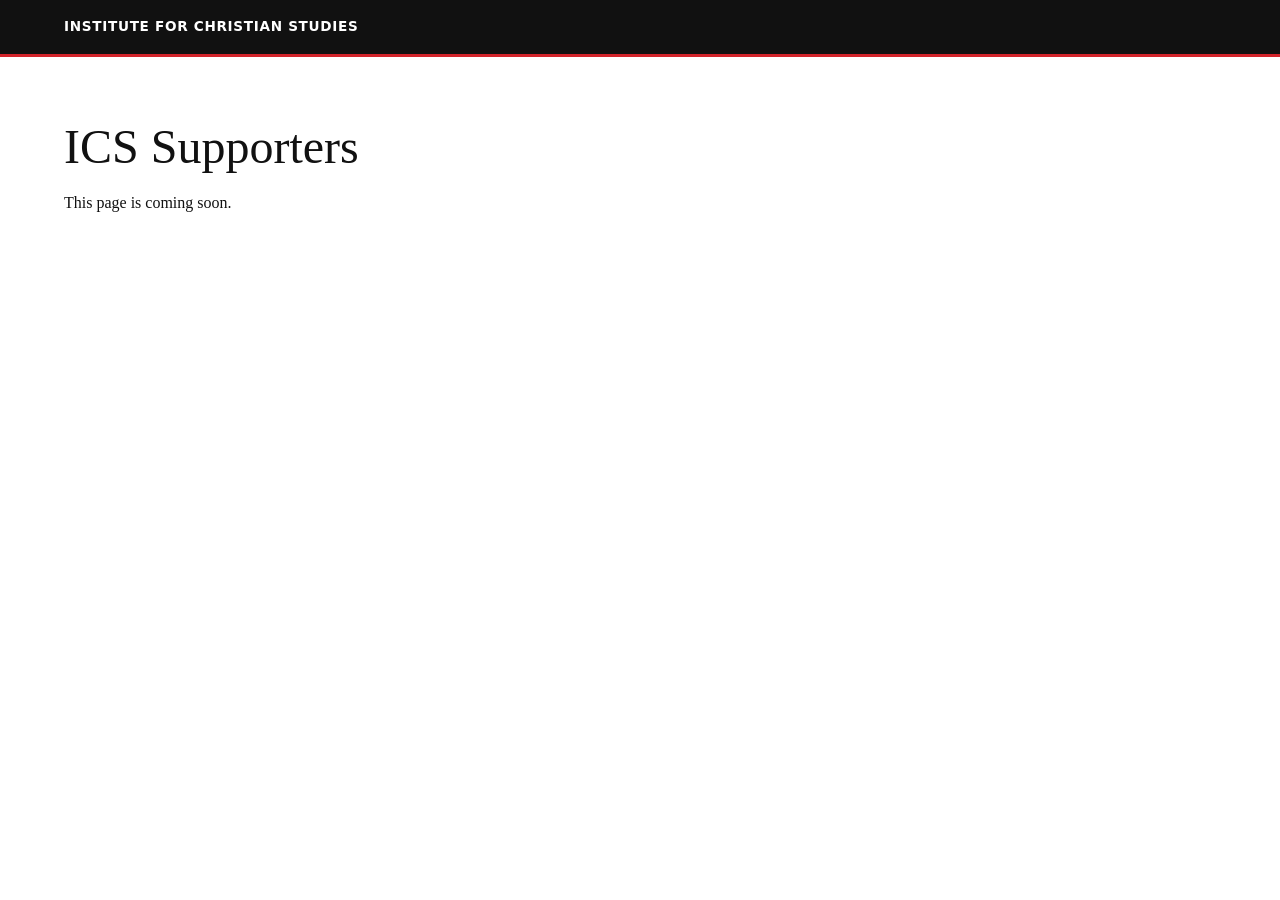
==== index.html @ 42844e99 "Scaffold the ICS Supporters site Placeholder index page, PRODUCT.md and DESIGN.md stubs, robots.txt " ====
<!doctype html>
<html lang="en-CA">
<head>
<meta charset="utf-8">
<meta name="viewport" content="width=device-width, initial-scale=1">
<title>ICS Supporters · Institute for Christian Studies</title>
<meta name="description" content="Pages for supporters of the Institute for Christian Studies, Toronto.">
<meta name="robots" content="noindex">
<style>
  :root {
    --ink: #111111;
    --paper: #FFFFFF;
    --red: #D2232A;
    --gutter: clamp(1rem, 5vw, 4.5rem);
    color-scheme: light;
  }
  *, *::before, *::after { box-sizing: border-box; }
  body { margin: 0; background: var(--paper); color: var(--ink); font-family: Georgia, serif; line-height: 1.6; }
  header { background: var(--ink); color: var(--paper); padding: 1rem var(--gutter); border-bottom: 3px solid var(--red); font-family: system-ui, sans-serif; font-weight: 700; text-transform: uppercase; letter-spacing: .05em; font-size: .85rem; }
  main { max-width: 40rem; padding: 4rem var(--gutter); }
  h1 { font-weight: 500; font-size: clamp(2rem, 1.5rem + 2vw, 3rem); line-height: 1.1; margin: 0 0 1rem; }
</style>
</head>
<body>
<header>Institute for Christian Studies</header>
<main>
  <h1>ICS Supporters</h1>
  <p>This page is coming soon.</p>
</main>
</body>
</html>
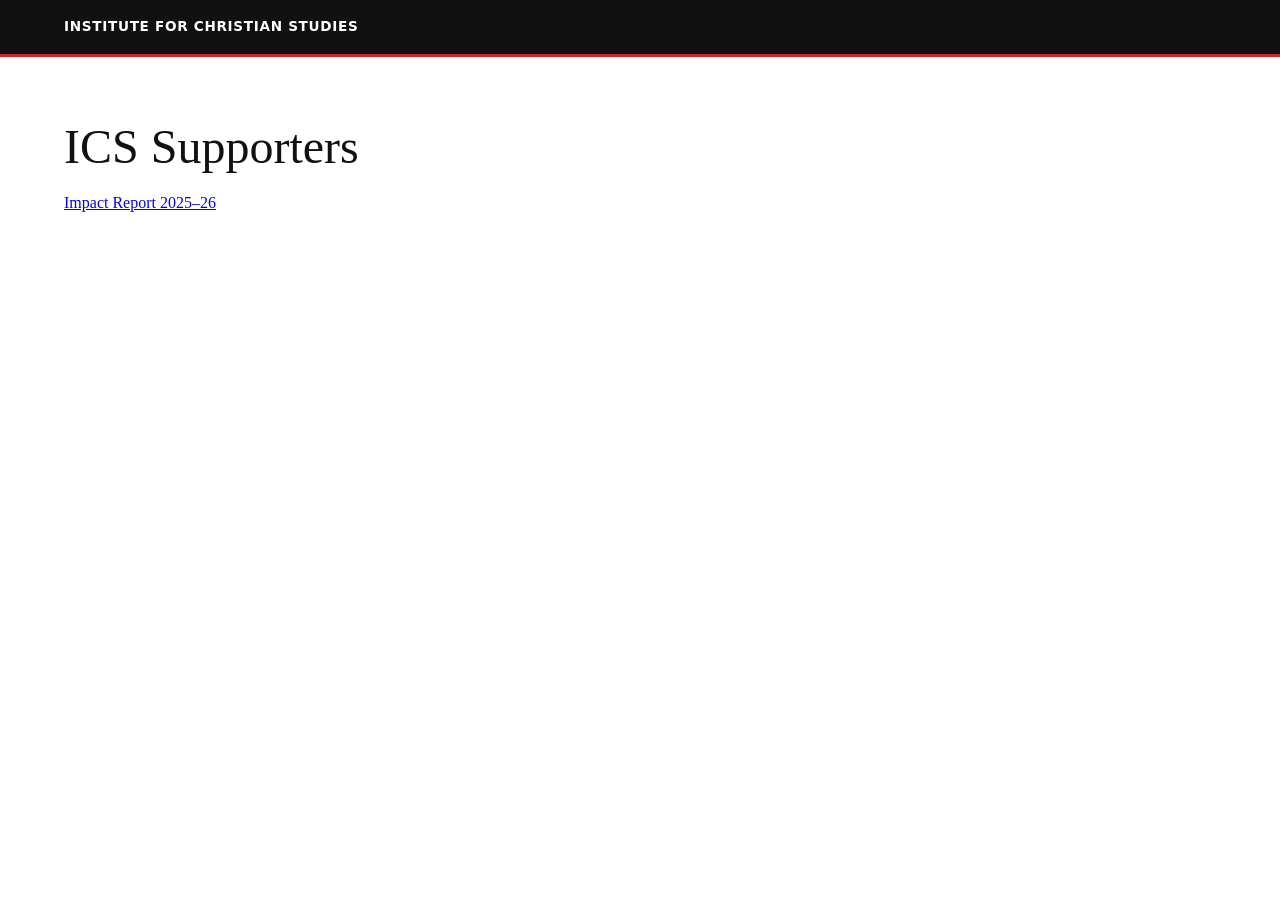
==== commit be1f4d26: "Add the Impact Report 2025-26 and the ICS favicon Copies the report from ics-site to /26-impact/, th" ====
--- a/index.html
+++ b/index.html
@@ -4,6 +4,8 @@
 <meta charset="utf-8">
 <meta name="viewport" content="width=device-width, initial-scale=1">
 <title>ICS Supporters · Institute for Christian Studies</title>
+<link rel="icon" href="assets/logos/ics-favicon.png" type="image/png">
+<link rel="apple-touch-icon" href="assets/logos/ics-favicon.png">
 <meta name="description" content="Pages for supporters of the Institute for Christian Studies, Toronto.">
 <meta name="robots" content="noindex">
 <style>
@@ -25,7 +27,7 @@
 <header>Institute for Christian Studies</header>
 <main>
   <h1>ICS Supporters</h1>
-  <p>This page is coming soon.</p>
+  <p><a href="26-impact/">Impact Report 2025–26</a></p>
 </main>
 </body>
 </html>
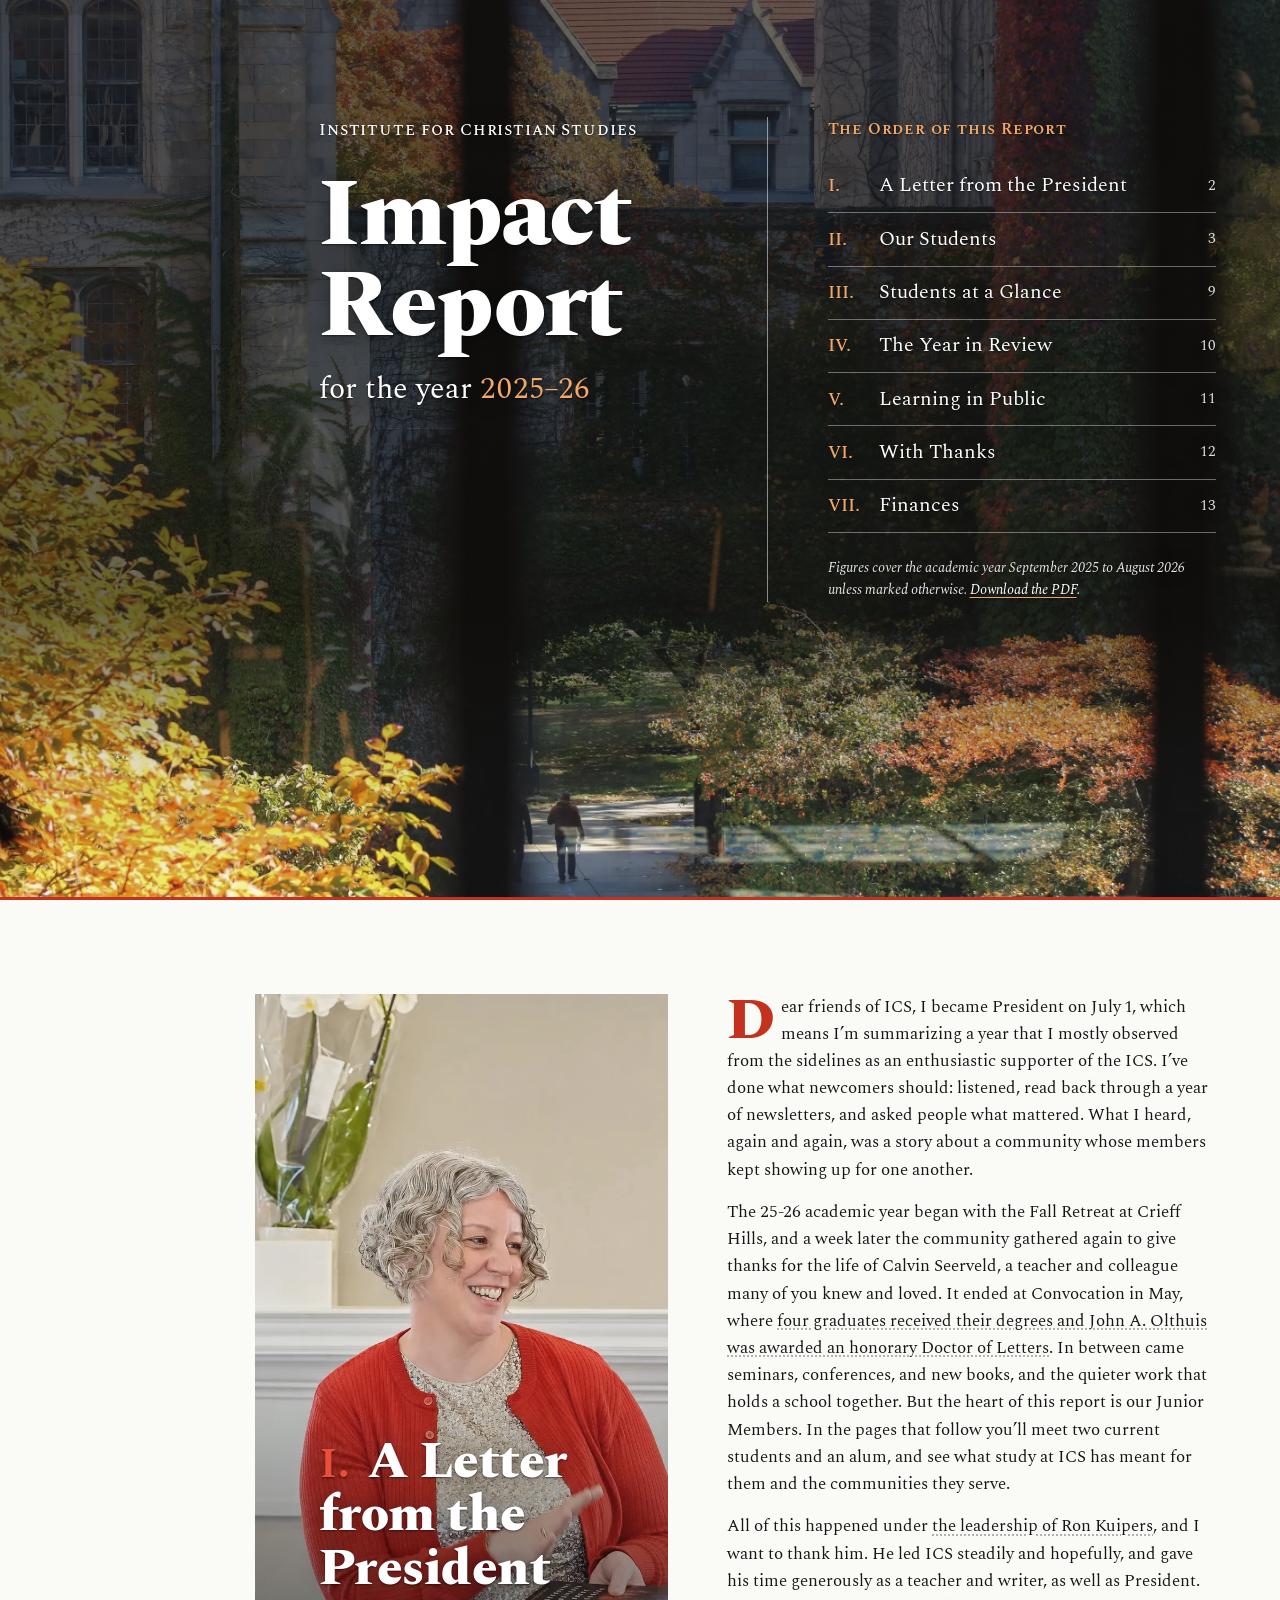
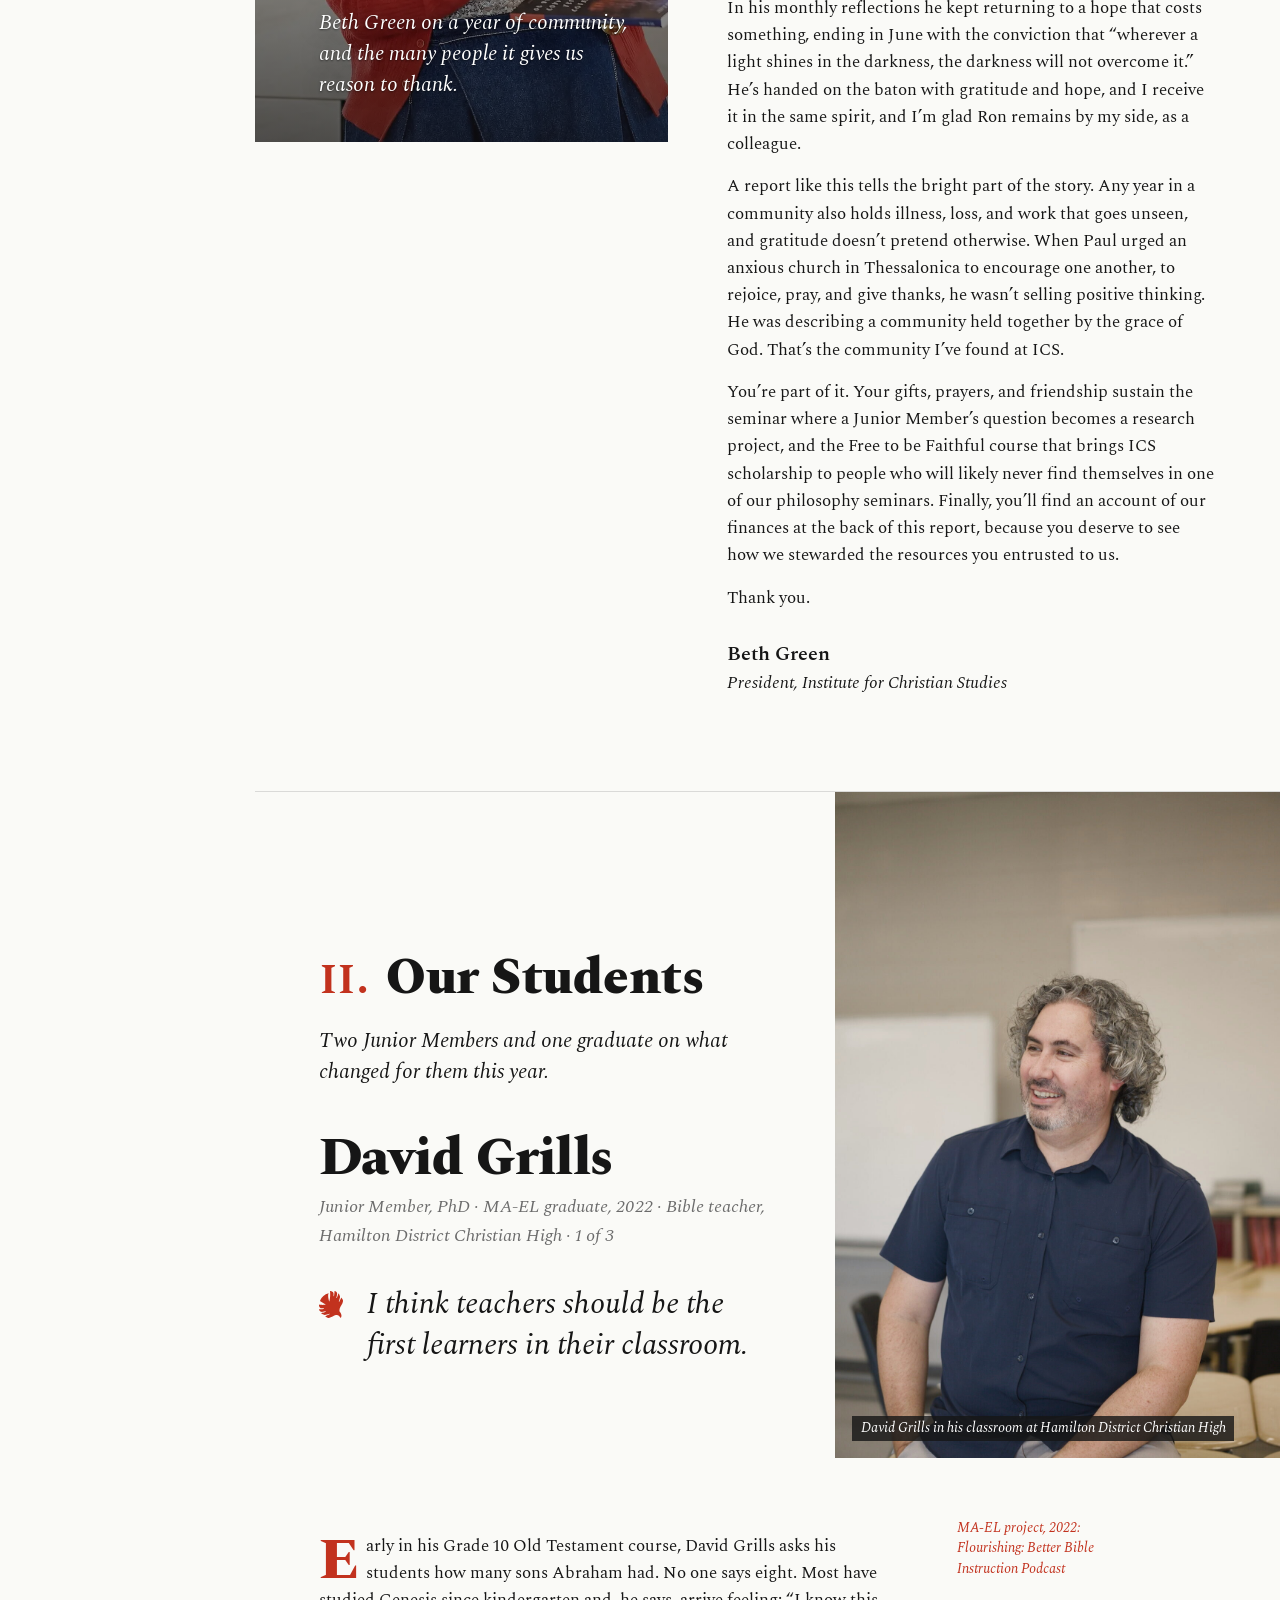
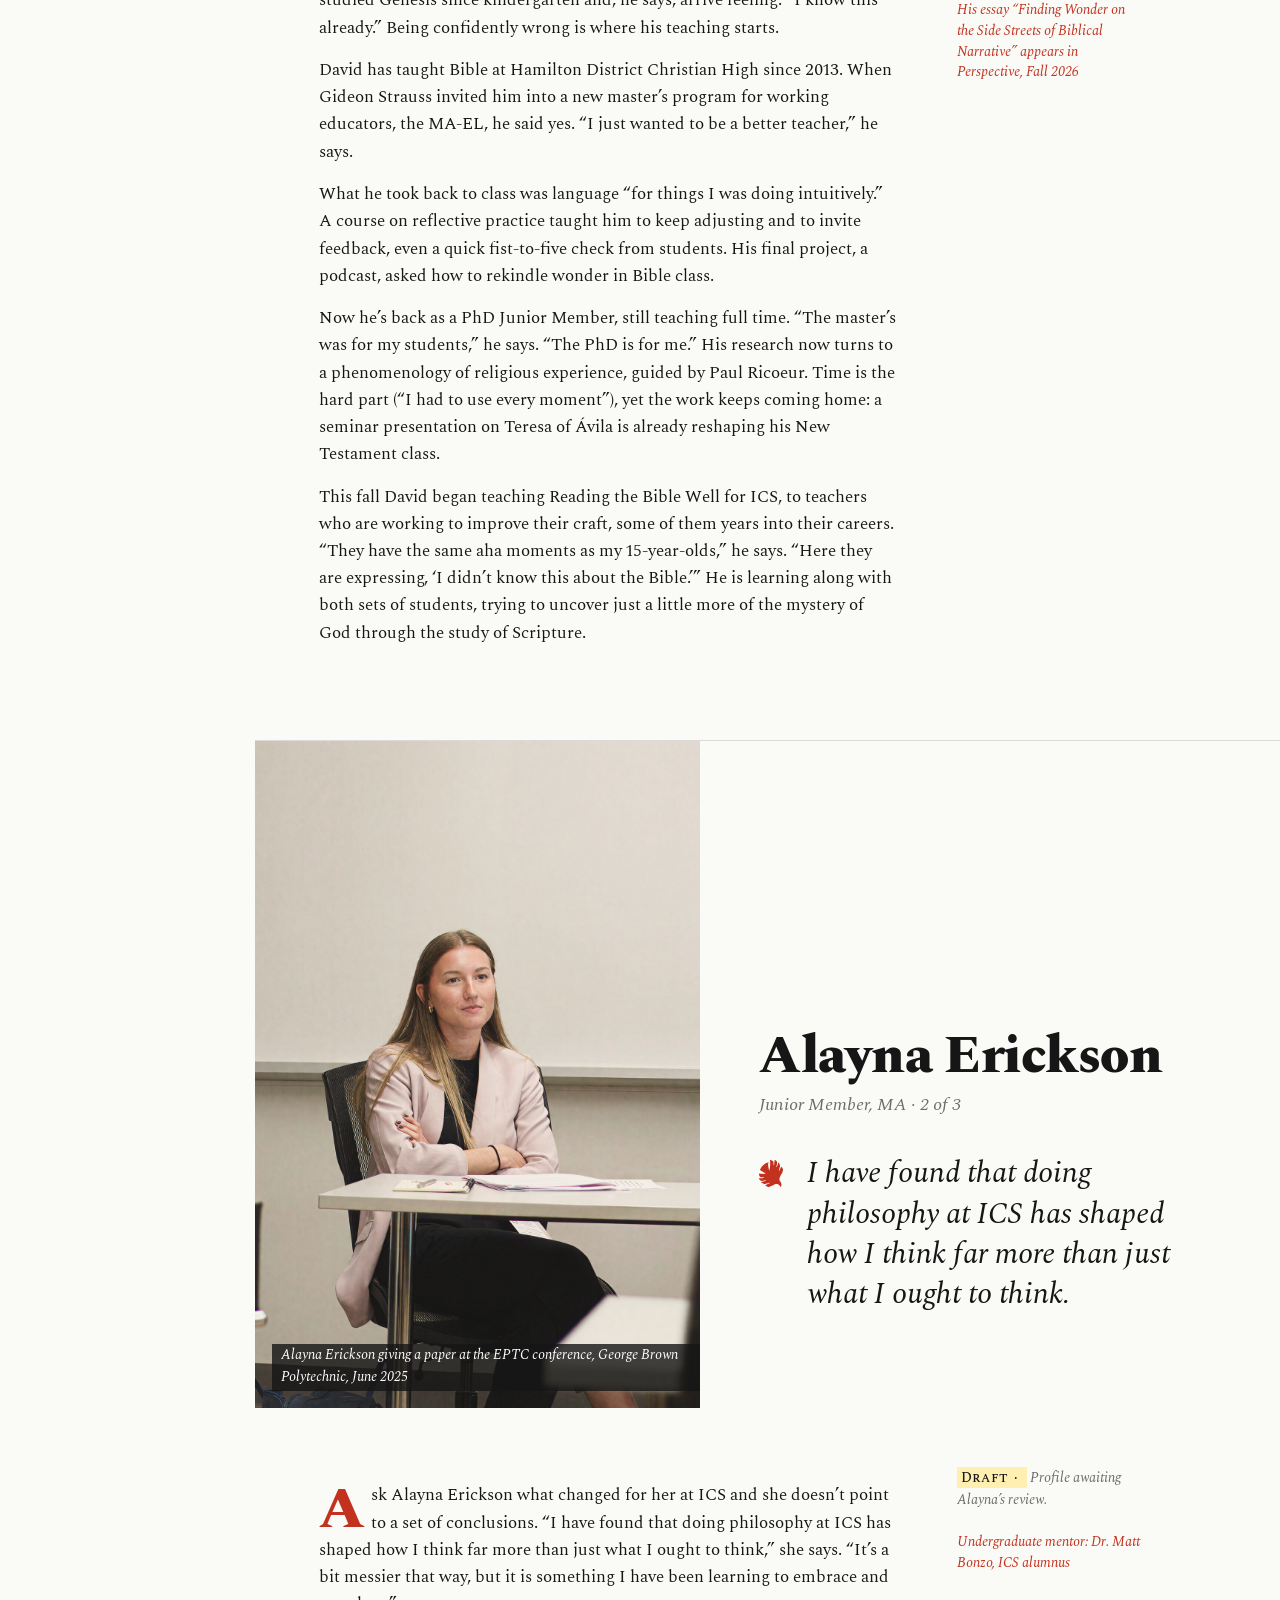
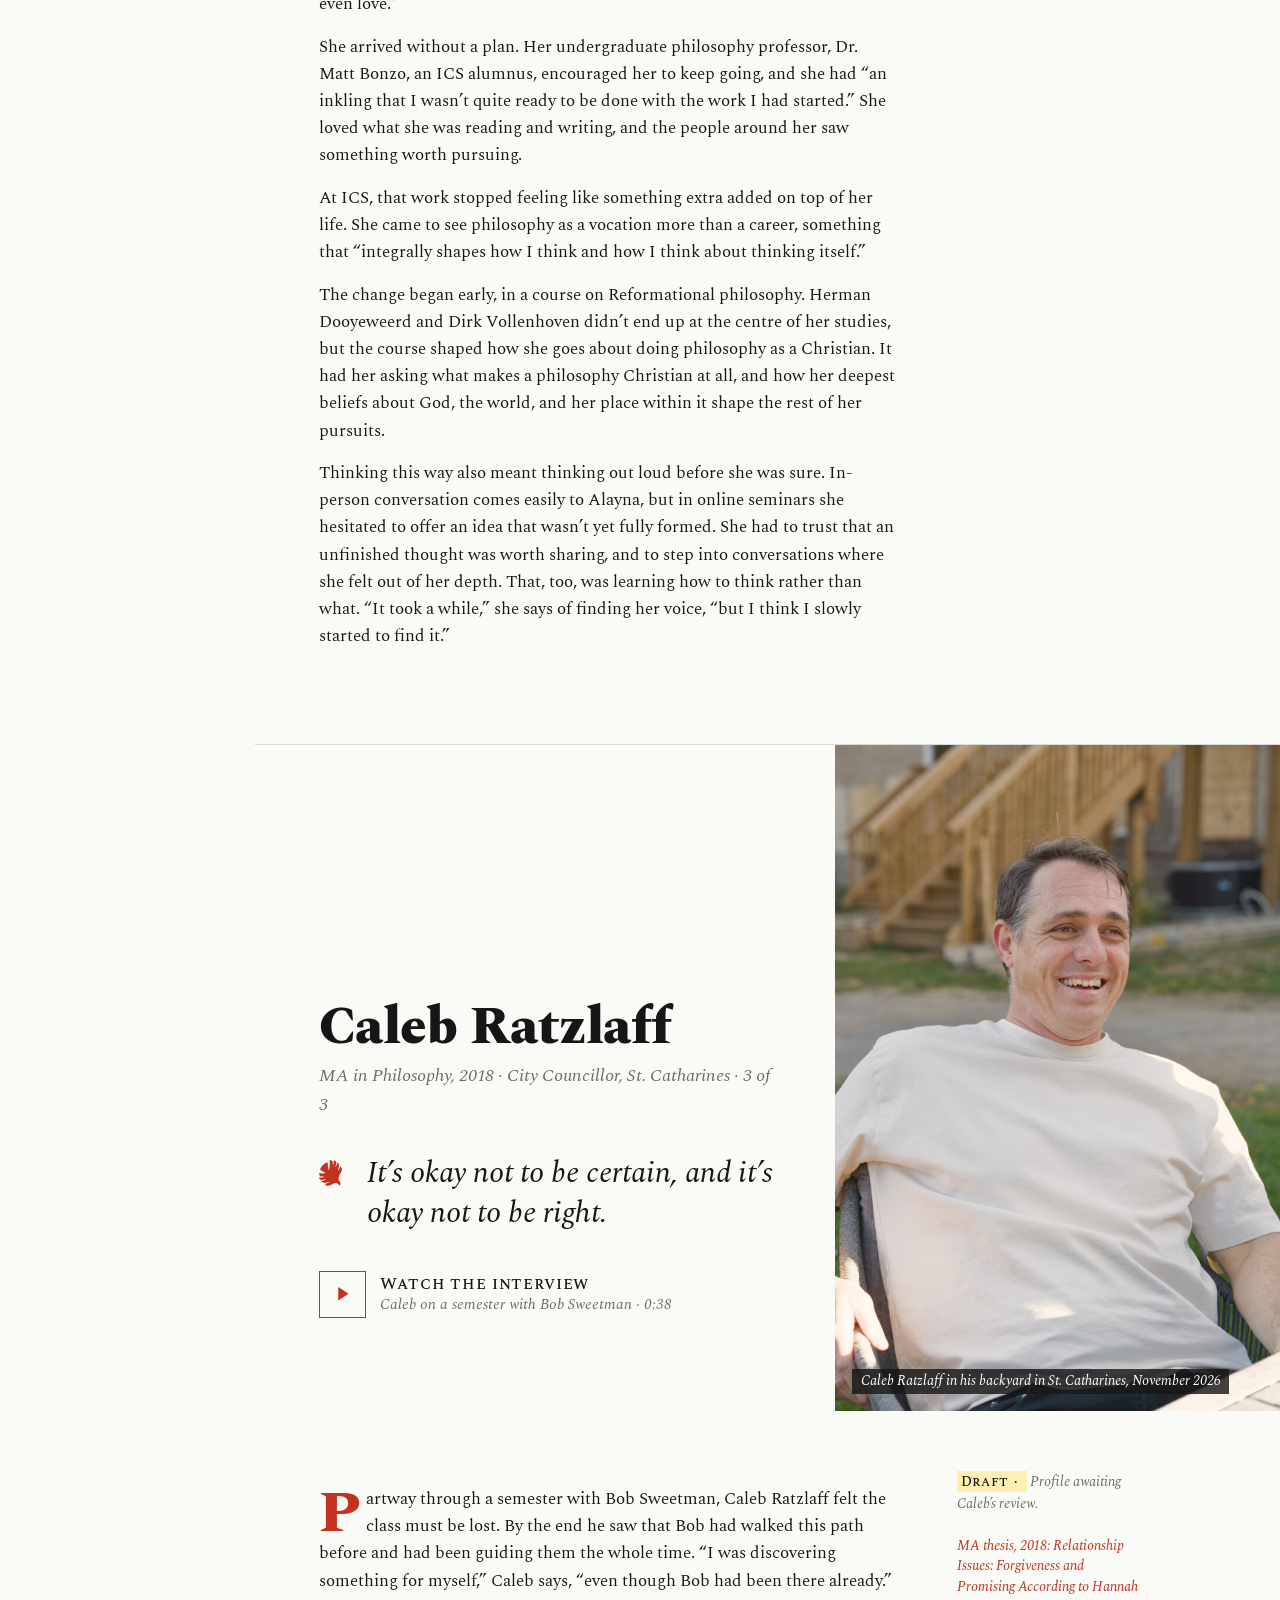
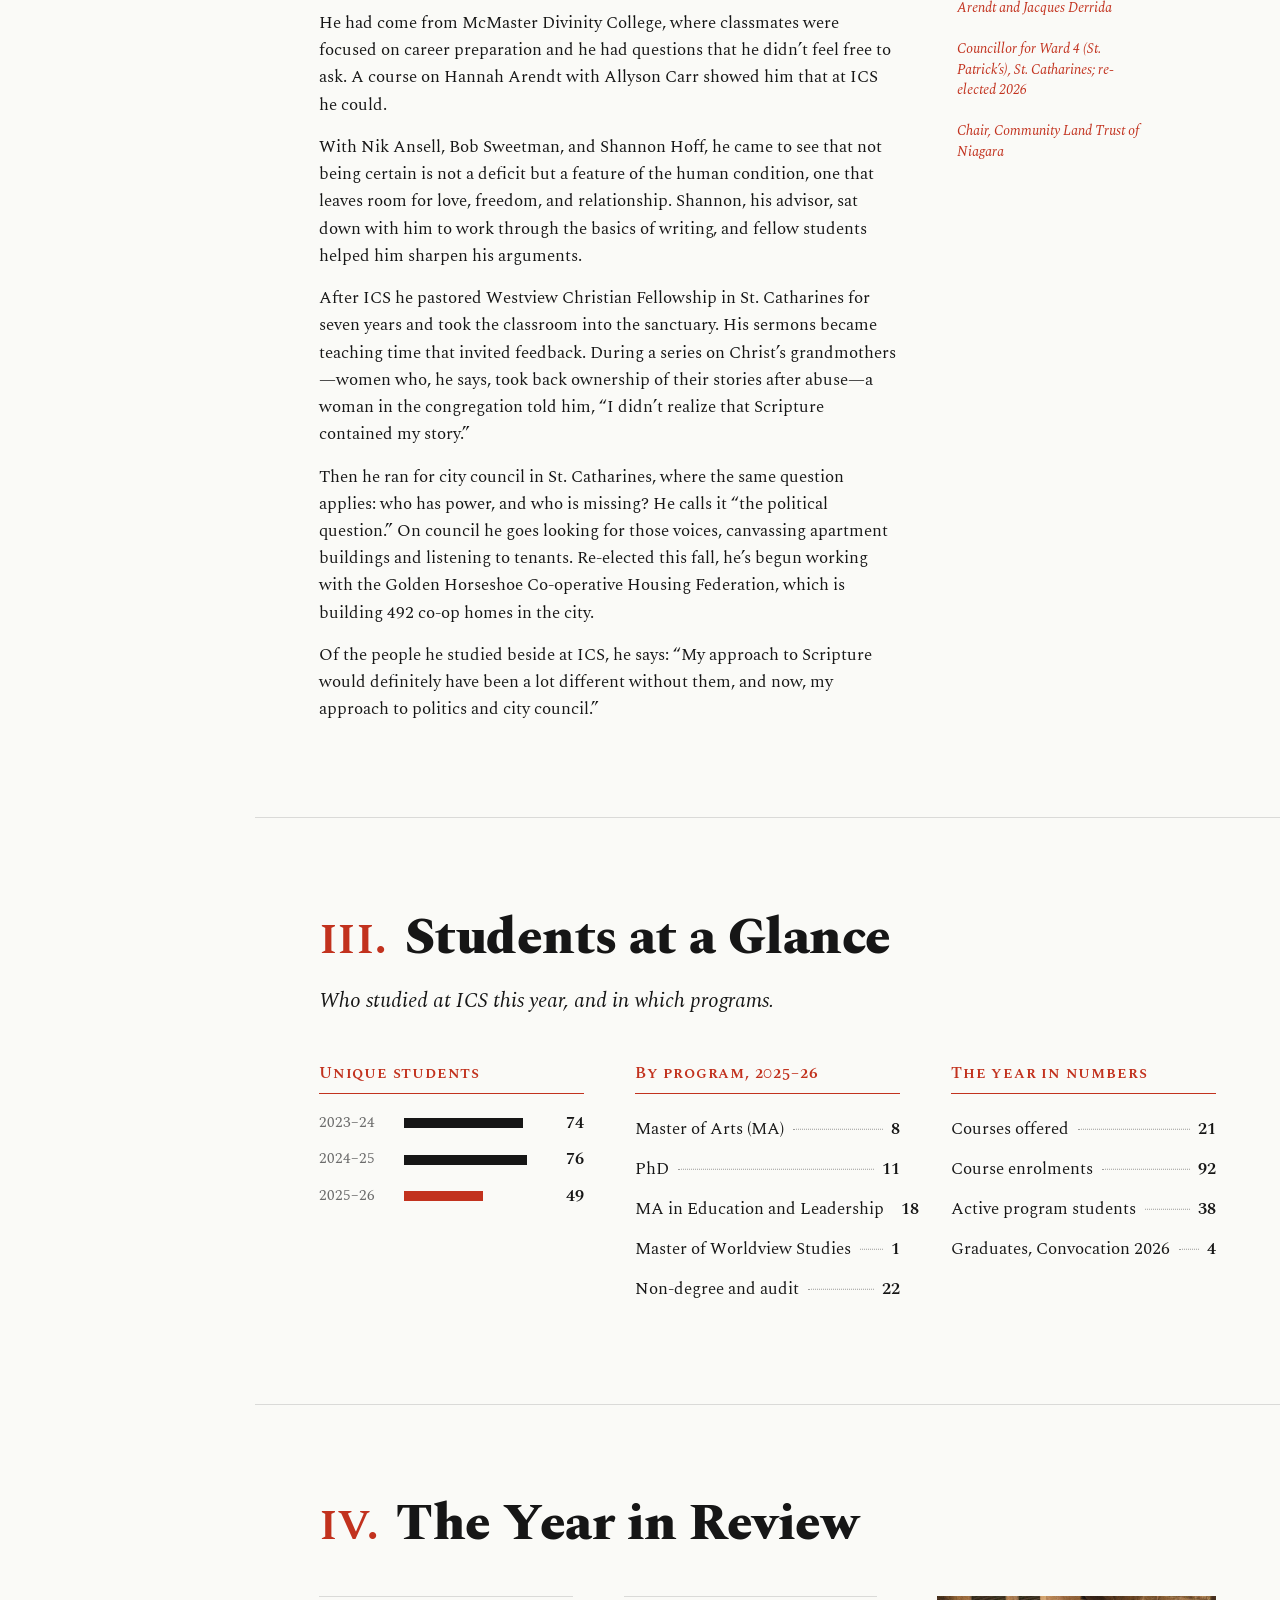
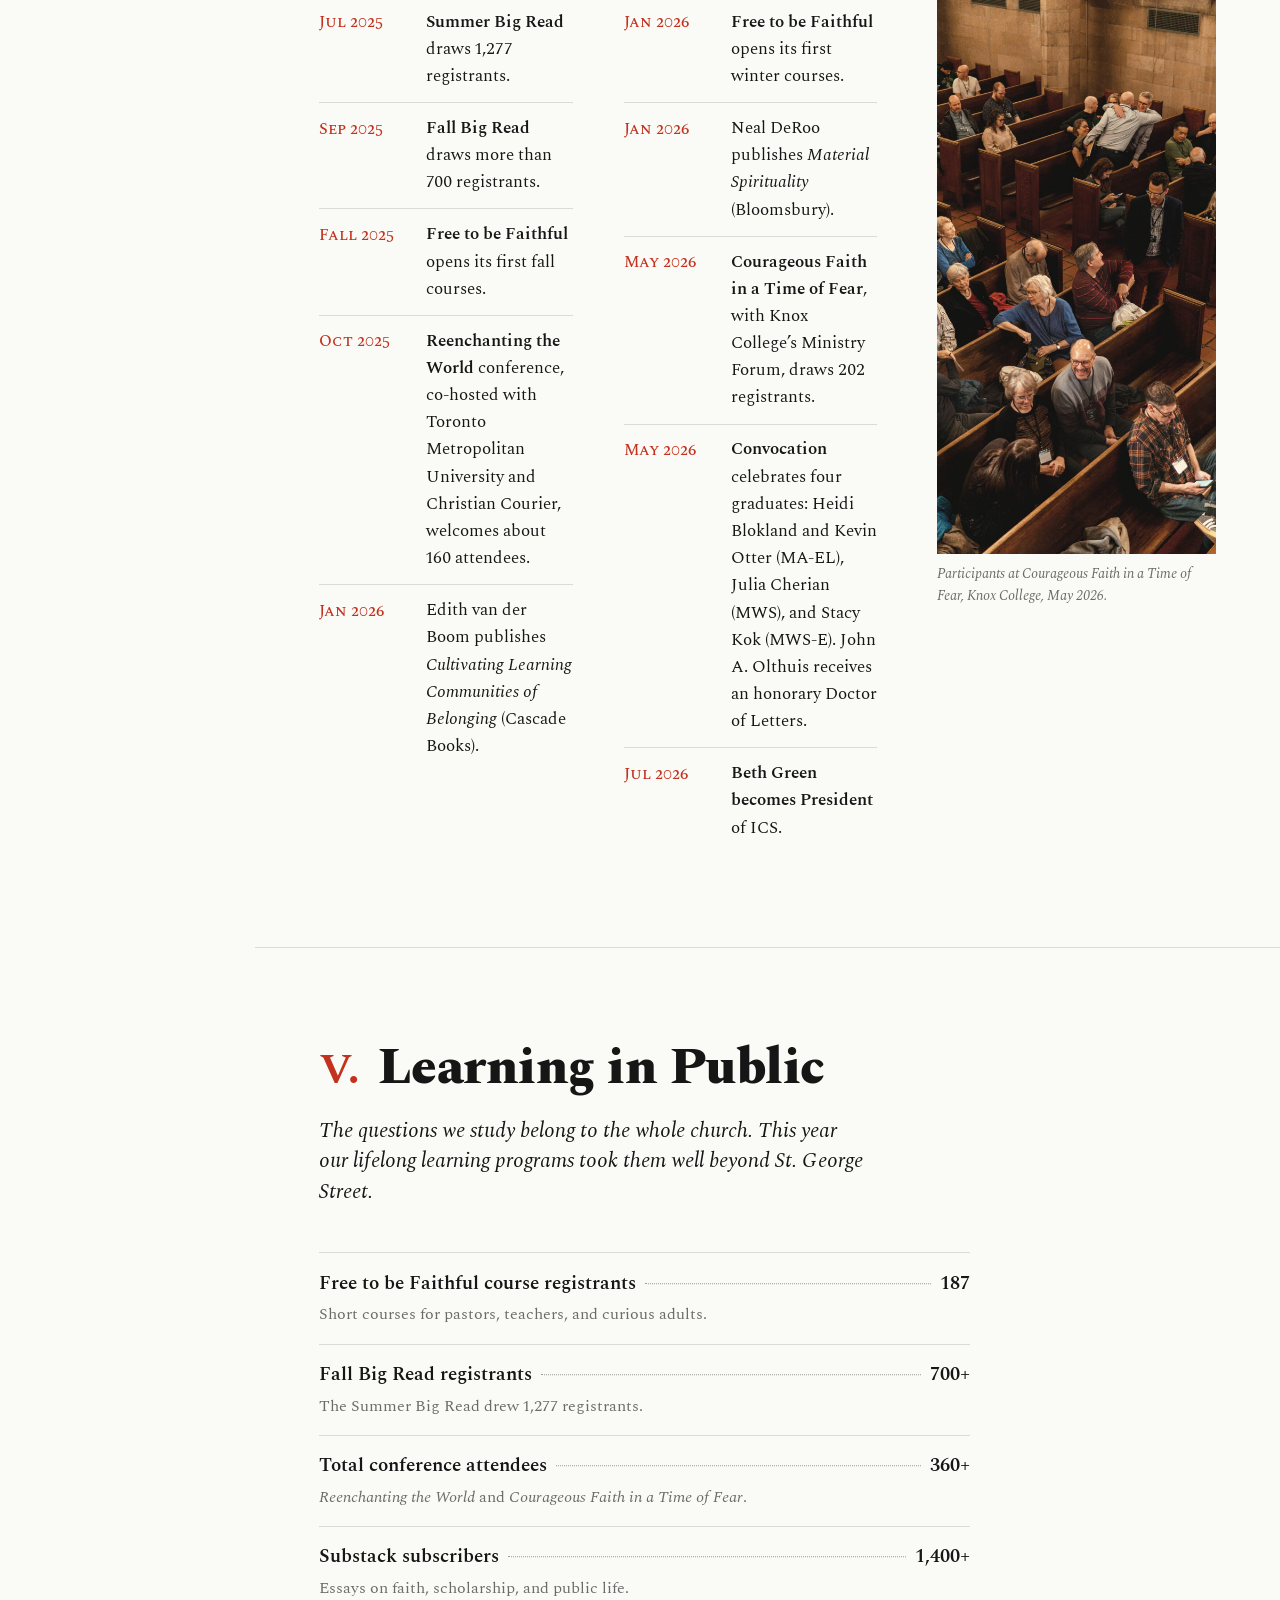
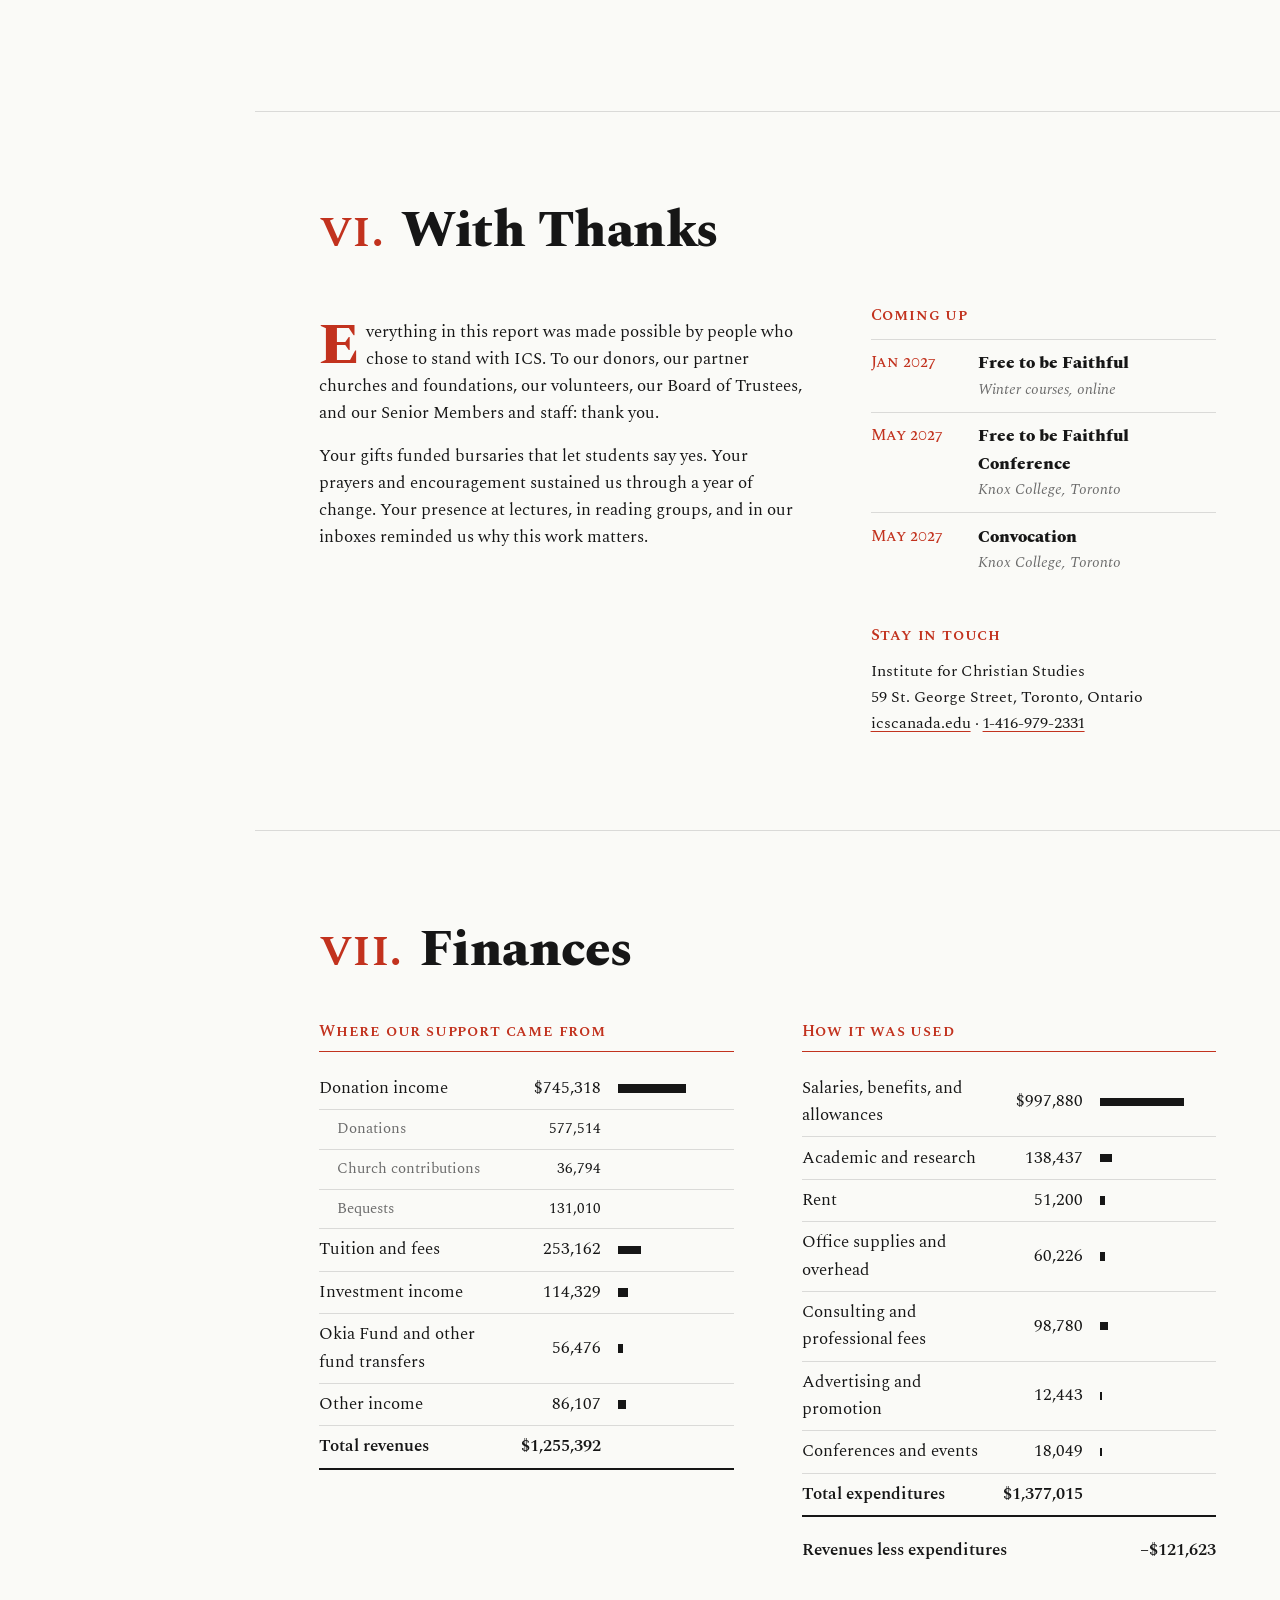
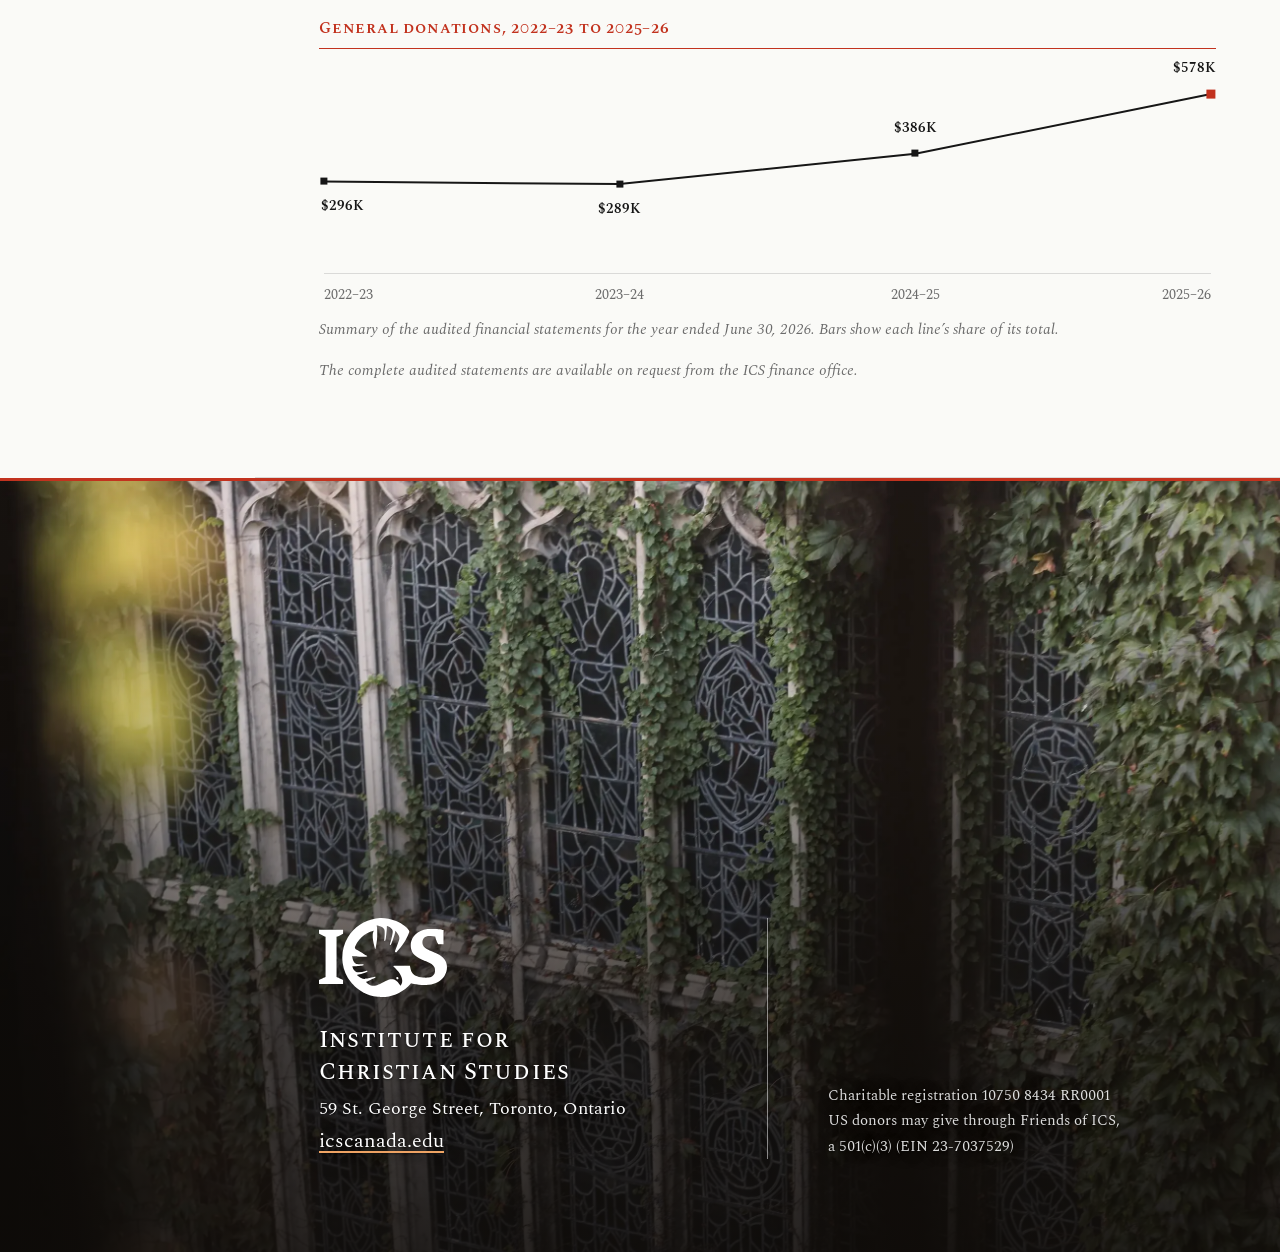
==== commit 38d6af4d: "Make the Impact Report the front page The root page forwards to /26-impact/, keeping the report at t" ====
--- a/index.html
+++ b/index.html
@@ -3,31 +3,16 @@
 <head>
 <meta charset="utf-8">
 <meta name="viewport" content="width=device-width, initial-scale=1">
-<title>ICS Supporters · Institute for Christian Studies</title>
+<title>Impact Report 2025–26 · Institute for Christian Studies</title>
 <link rel="icon" href="assets/logos/ics-favicon.png" type="image/png">
 <link rel="apple-touch-icon" href="assets/logos/ics-favicon.png">
-<meta name="description" content="Pages for supporters of the Institute for Christian Studies, Toronto.">
 <meta name="robots" content="noindex">
-<style>
-  :root {
-    --ink: #111111;
-    --paper: #FFFFFF;
-    --red: #D2232A;
-    --gutter: clamp(1rem, 5vw, 4.5rem);
-    color-scheme: light;
-  }
-  *, *::before, *::after { box-sizing: border-box; }
-  body { margin: 0; background: var(--paper); color: var(--ink); font-family: Georgia, serif; line-height: 1.6; }
-  header { background: var(--ink); color: var(--paper); padding: 1rem var(--gutter); border-bottom: 3px solid var(--red); font-family: system-ui, sans-serif; font-weight: 700; text-transform: uppercase; letter-spacing: .05em; font-size: .85rem; }
-  main { max-width: 40rem; padding: 4rem var(--gutter); }
-  h1 { font-weight: 500; font-size: clamp(2rem, 1.5rem + 2vw, 3rem); line-height: 1.1; margin: 0 0 1rem; }
-</style>
+<!-- The front page is the current Impact Report. Change the address here (three places) when a new report is published. -->
+<link rel="canonical" href="https://supporters.icscanada.edu/26-impact/">
+<meta http-equiv="refresh" content="0; url=26-impact/">
+<script>location.replace('26-impact/' + location.hash);</script>
 </head>
 <body>
-<header>Institute for Christian Studies</header>
-<main>
-  <h1>ICS Supporters</h1>
-  <p><a href="26-impact/">Impact Report 2025–26</a></p>
-</main>
+<p><a href="26-impact/">Impact Report 2025–26</a></p>
 </body>
 </html>
